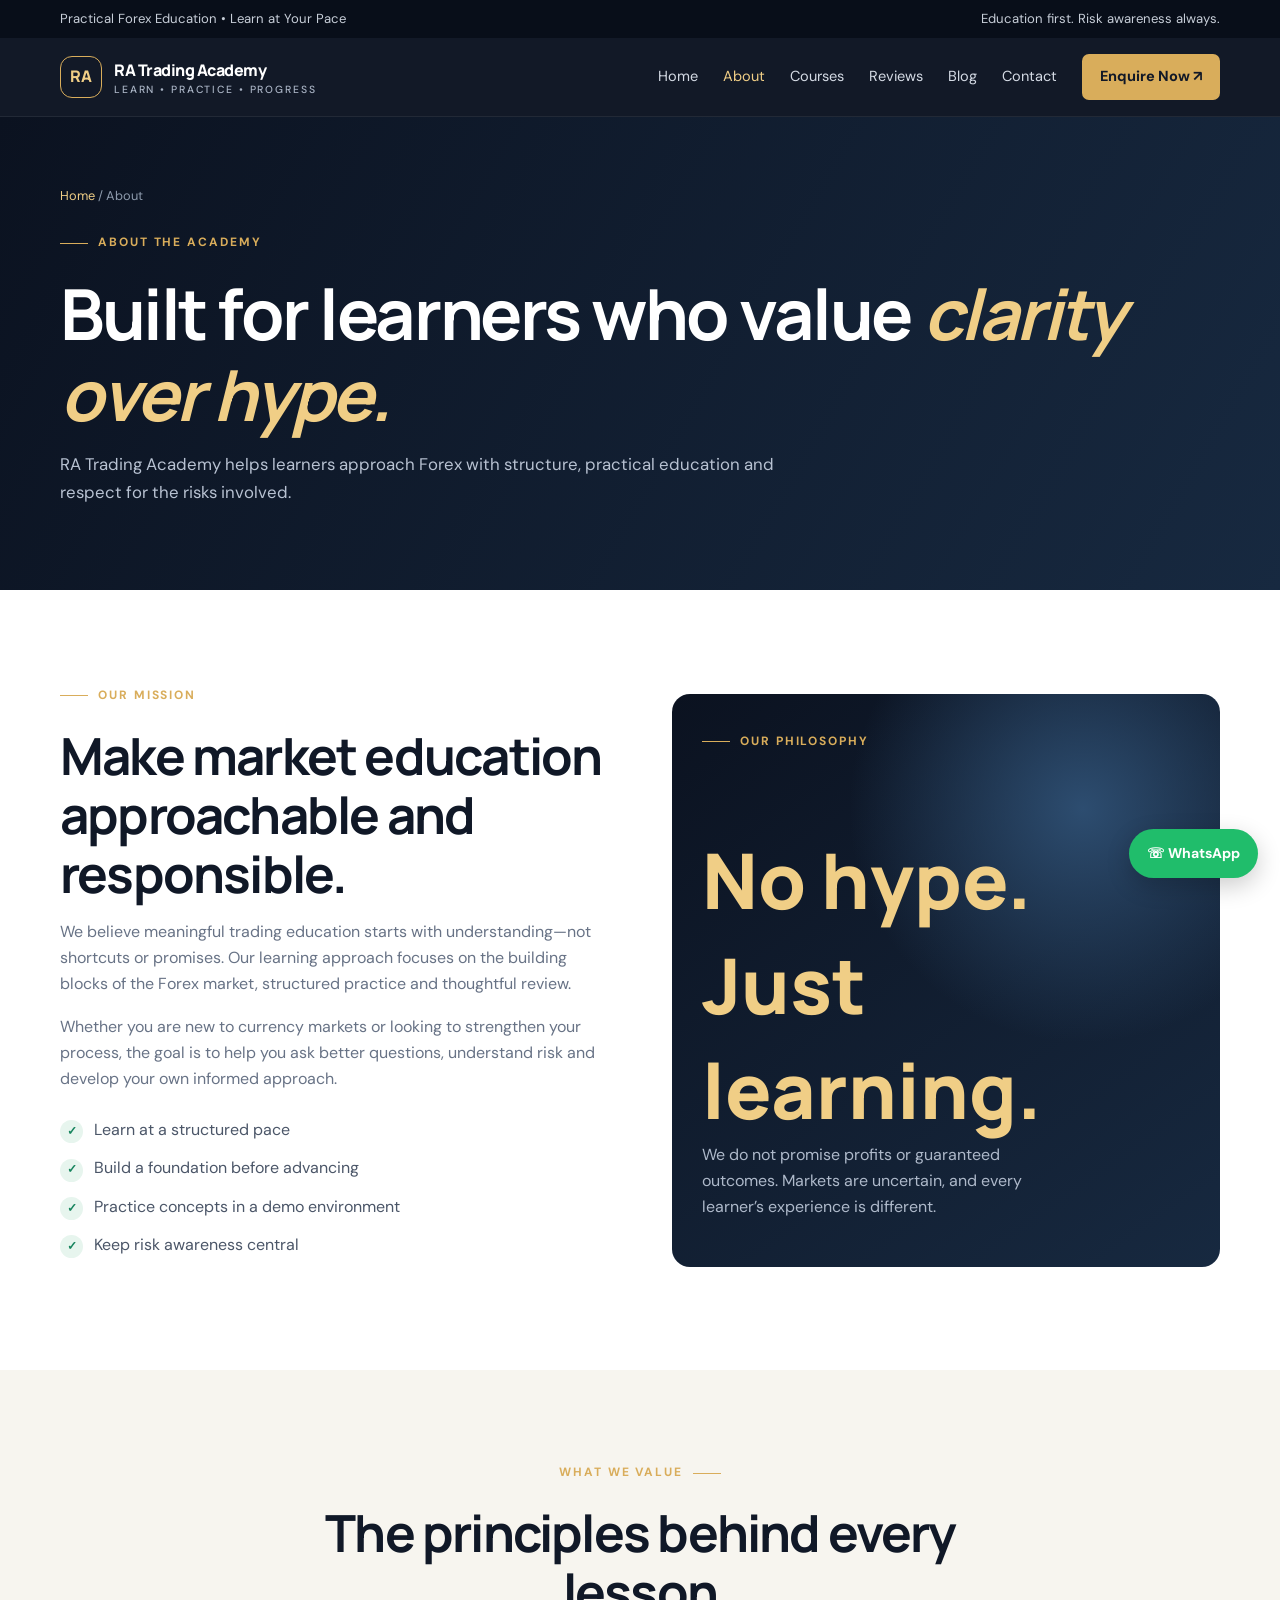
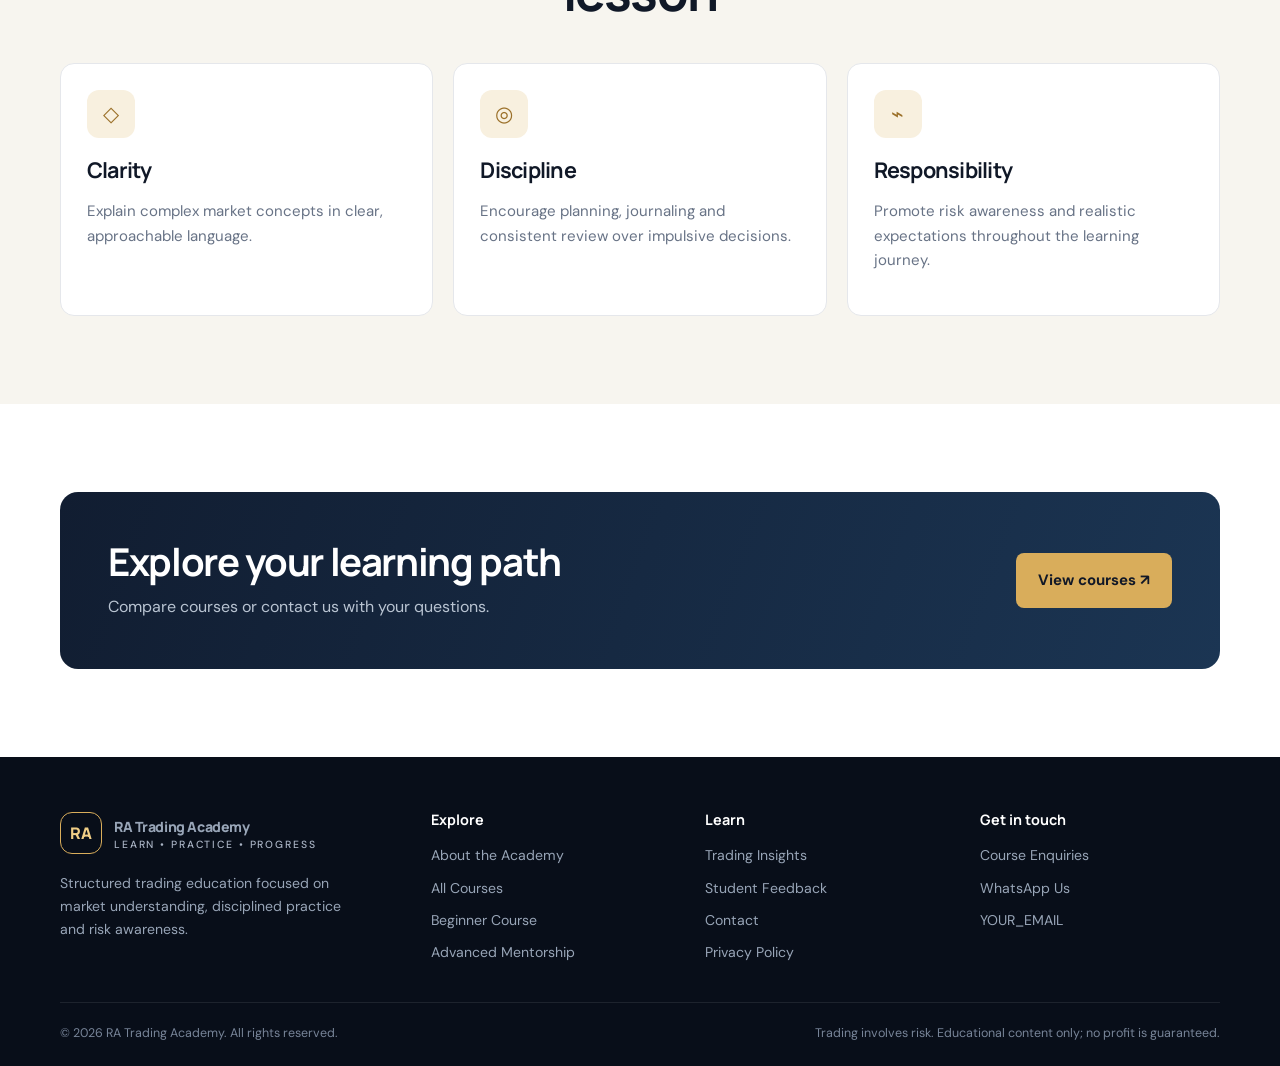
==== about.html @ dd83d4bb "Add files via upload" ====
<!DOCTYPE html><html lang="en"><head><meta charset="UTF-8"><meta name="viewport" content="width=device-width, initial-scale=1.0"><title>About RA Trading Academy | Our Learning Approach</title><meta name="description" content="Learn about RA Trading Academy's practical, structured and risk-aware approach to Forex education."><meta name="robots" content="index,follow"><meta name="theme-color" content="#0b1220"><meta property="og:type" content="website"><meta property="og:title" content="About RA Trading Academy | Our Learning Approach"><meta property="og:description" content="Learn about RA Trading Academy's practical, structured and risk-aware approach to Forex education."><link rel="stylesheet" href="styles.css"><script type="application/ld+json">{"@context":"https://schema.org","@type":"EducationalOrganization","name":"RA Trading Academy","description":"Forex trading education and mentorship","url":"https://YOUR-GITHUB-USERNAME.github.io/YOUR-REPO/"}</script></head><body><div class="topbar"><div class="container"><span>Practical Forex Education • Learn at Your Pace</span><span class="top-extra">Education first. Risk awareness always.</span></div></div>
<header class="site-header"><div class="container nav"><a class="brand" href="index.html"><span class="brand-mark">RA</span><span>RA Trading Academy<small>Learn • Practice • Progress</small></span></a><button class="menu-toggle" aria-label="Toggle navigation" aria-expanded="false">☰</button><nav class="nav-links"><a class="" href="index.html">Home</a><a class="active" href="about.html">About</a><a class="" href="courses.html">Courses</a><a class="" href="reviews.html">Reviews</a><a class="" href="blog.html">Blog</a><a class="" href="contact.html">Contact</a><a class="nav-cta" href="contact.html">Enquire Now ↗</a></nav></div></header><main><section class="page-hero"><div class="container"><div class="breadcrumb"><a href="index.html">Home</a> / About</div><span class="eyebrow">About the academy</span><h1>Built for learners who value <em style="color:var(--gold2)">clarity over hype.</em></h1><p>RA Trading Academy helps learners approach Forex with structure, practical education and respect for the risks involved.</p></div></section><section class="section"><div class="container split"><div><span class="eyebrow">Our mission</span><h2>Make market education approachable and responsible.</h2><p>We believe meaningful trading education starts with understanding—not shortcuts or promises. Our learning approach focuses on the building blocks of the Forex market, structured practice and thoughtful review.</p><p>Whether you are new to currency markets or looking to strengthen your process, the goal is to help you ask better questions, understand risk and develop your own informed approach.</p><ul class="check-list"><li>Learn at a structured pace</li><li>Build a foundation before advancing</li><li>Practice concepts in a demo environment</li><li>Keep risk awareness central</li></ul></div><div class="visual-panel"><span class="eyebrow">Our philosophy</span><div class="big-number">No hype.<br>Just learning.</div><p>We do not promise profits or guaranteed outcomes. Markets are uncertain, and every learner’s experience is different.</p></div></div></section><section class="section section-soft"><div class="container"><div class="section-head center"><span class="eyebrow">What we value</span><h2>The principles behind every lesson</h2></div><div class="feature-grid"><div class="feature"><div class="icon-box">◇</div><h3>Clarity</h3><p>Explain complex market concepts in clear, approachable language.</p></div><div class="feature"><div class="icon-box">◎</div><h3>Discipline</h3><p>Encourage planning, journaling and consistent review over impulsive decisions.</p></div><div class="feature"><div class="icon-box">⌁</div><h3>Responsibility</h3><p>Promote risk awareness and realistic expectations throughout the learning journey.</p></div></div></div></section><section class="section"><div class="container"><div class="cta-band"><div><h2>Explore your learning path</h2><p>Compare courses or contact us with your questions.</p></div><a class="btn btn-gold" href="courses.html">View courses ↗</a></div></div></section></main><footer class="footer"><div class="container"><div class="footer-grid">
<div><a class="brand" href="index.html"><span class="brand-mark">RA</span><span>RA Trading Academy<small>Learn • Practice • Progress</small></span></a><p style="margin-top:18px;max-width:290px">Structured trading education focused on market understanding, disciplined practice and risk awareness.</p></div>
<div><h4>Explore</h4><div class="footer-links"><a href="about.html">About the Academy</a><a href="courses.html">All Courses</a><a href="beginner-course.html">Beginner Course</a><a href="advanced-mentorship.html">Advanced Mentorship</a></div></div>
<div><h4>Learn</h4><div class="footer-links"><a href="blog.html">Trading Insights</a><a href="reviews.html">Student Feedback</a><a href="contact.html">Contact</a><a href="privacy.html">Privacy Policy</a></div></div>
<div><h4>Get in touch</h4><div class="footer-links"><a href="contact.html">Course Enquiries</a><a href="https://wa.me/91YOURNUMBER" target="_blank" rel="noopener">WhatsApp Us</a><a href="mailto:YOUR_EMAIL">YOUR_EMAIL</a></div></div>
</div><div class="footer-bottom"><span>© 2026 RA Trading Academy. All rights reserved.</span><span>Trading involves risk. Educational content only; no profit is guaranteed.</span></div></div></footer><a class="whatsapp" href="https://wa.me/91YOURNUMBER?text=Hello%20RA%20Trading%20Academy%2C%20I%27d%20like%20to%20know%20more." target="_blank" rel="noopener" aria-label="Chat with RA Trading Academy on WhatsApp">☏ WhatsApp</a><script src="script.js"></script></body></html>
---- styles.css ----
@import url('https://fonts.googleapis.com/css2?family=DM+Sans:wght@400;500;600;700&family=Manrope:wght@400;500;600;700;800&display=swap');
:root{--ink:#101827;--navy:#0b1220;--navy2:#111d31;--gold:#d9ad5b;--gold2:#f0ce86;--cream:#f7f5ef;--muted:#687386;--line:#e5e7eb;--white:#fff;--green:#1f9d70}
*{box-sizing:border-box}html{scroll-behavior:smooth}body{margin:0;font-family:'DM Sans',sans-serif;color:var(--ink);background:#fff;line-height:1.65}h1,h2,h3,h4{font-family:Manrope,sans-serif;line-height:1.15;letter-spacing:-.035em;margin:0 0 16px}h1{font-size:clamp(2.5rem,5.5vw,4.8rem)}h2{font-size:clamp(2rem,4vw,3.2rem)}h3{font-size:1.35rem}p{margin:0 0 16px;color:var(--muted)}a{color:inherit;text-decoration:none}.container{width:min(1160px,calc(100% - 40px));margin:auto}.topbar{background:#080e19;color:#c7ced8;font-size:.82rem;padding:8px 0}.topbar .container{display:flex;justify-content:space-between;gap:16px}.site-header{position:sticky;top:0;z-index:20;background:rgba(11,18,32,.97);backdrop-filter:blur(12px);color:#fff;border-bottom:1px solid #ffffff12}.nav{display:flex;align-items:center;justify-content:space-between;min-height:78px;gap:24px}.brand{display:flex;align-items:center;gap:12px;font-family:Manrope,sans-serif;font-weight:800;letter-spacing:-.03em}.brand-mark{height:42px;width:42px;border:1px solid var(--gold);border-radius:12px;display:grid;place-items:center;color:var(--gold2);font-size:1rem}.brand small{display:block;font:500 .65rem 'DM Sans';letter-spacing:.18em;color:#aab4c5;text-transform:uppercase}.nav-links{display:flex;align-items:center;gap:25px;font-size:.91rem;color:#d5dbe5}.nav-links a:hover,.nav-links a.active{color:var(--gold2)}.nav-cta{background:var(--gold);color:#111827!important;padding:11px 18px;border-radius:7px;font-weight:700}.menu-toggle{display:none;background:none;border:1px solid #ffffff33;color:white;border-radius:8px;padding:8px 12px;font-size:1.2rem}.eyebrow{display:inline-flex;align-items:center;gap:10px;text-transform:uppercase;letter-spacing:.16em;font-size:.75rem;font-weight:700;color:var(--gold);margin-bottom:20px}.eyebrow:before{content:"";height:1px;width:28px;background:var(--gold)}.hero{background:radial-gradient(ellipse at 78% 28%,#1e3657 0%,transparent 40%),linear-gradient(120deg,#0b1220,#101c30 65%,#0b1220);color:#fff;overflow:hidden;position:relative}.hero-grid{display:grid;grid-template-columns:1.05fr .95fr;gap:56px;align-items:center;padding:92px 0 100px}.hero p{color:#b8c2d2;font-size:1.1rem;max-width:600px}.hero h1 em{font-style:normal;color:var(--gold2)}.hero-actions{display:flex;gap:14px;flex-wrap:wrap;margin:28px 0 24px}.btn{display:inline-flex;align-items:center;justify-content:center;gap:9px;padding:14px 21px;border-radius:8px;font-weight:700;font-size:.94rem;border:1px solid transparent;transition:.2s;cursor:pointer}.btn-gold{background:var(--gold);color:#111827}.btn-gold:hover{background:var(--gold2);transform:translateY(-2px)}.btn-outline{border-color:#ffffff3d;color:white}.btn-outline:hover{border-color:var(--gold);color:var(--gold2)}.btn-dark{background:var(--navy);color:#fff}.btn-light{background:#fff;border-color:var(--line);color:var(--ink)}.trust-row{display:flex;gap:20px;flex-wrap:wrap;color:#aab4c5;font-size:.82rem}.trust-row span:before{content:"✓";color:var(--gold);font-weight:800;margin-right:8px}.market-card{border:1px solid #ffffff22;background:linear-gradient(145deg,#17263cdd,#0b1322ee);padding:24px;border-radius:18px;box-shadow:0 30px 80px #0005;position:relative}.market-top{display:flex;justify-content:space-between;align-items:center;color:#dce3ed;font-size:.82rem}.live-dot{display:inline-block;width:7px;height:7px;background:#53d6a5;border-radius:50%;margin-right:7px;box-shadow:0 0 0 5px #53d6a51b}.chart{height:230px;position:relative;margin:18px 0 12px;border-bottom:1px solid #ffffff15;background:repeating-linear-gradient(to bottom,transparent 0 44px,#ffffff0b 45px 46px)}.chart svg{width:100%;height:100%;overflow:visible}.market-stats{display:grid;grid-template-columns:repeat(3,1fr);gap:10px}.market-stats div{background:#ffffff09;border:1px solid #ffffff0e;padding:12px;border-radius:8px}.market-stats small{display:block;color:#8e9bad;font-size:.72rem}.market-stats strong{color:#f5f7fa;font-size:.95rem}.floating-note{position:absolute;bottom:-22px;left:-28px;background:#fff;color:var(--ink);padding:14px 18px;border-radius:10px;box-shadow:0 12px 35px #0003;font-size:.82rem}.floating-note strong{display:block;font-size:1.05rem}.section{padding:88px 0}.section-soft{background:var(--cream)}.section-dark{background:var(--navy);color:#fff}.section-dark p{color:#aeb8c8}.section-head{max-width:700px;margin-bottom:42px}.section-head.center{text-align:center;margin-left:auto;margin-right:auto}.section-head.center .eyebrow:before{display:none}.section-head.center .eyebrow:after{content:"";height:1px;width:28px;background:var(--gold)}.section-head p{font-size:1.05rem}.feature-grid{display:grid;grid-template-columns:repeat(3,1fr);gap:20px}.feature,.course-card,.quote-card,.blog-card{background:#fff;border:1px solid var(--line);border-radius:14px;padding:26px;transition:.2s}.feature:hover,.course-card:hover,.blog-card:hover{transform:translateY(-4px);box-shadow:0 18px 35px #1720330c}.icon-box{width:48px;height:48px;display:grid;place-items:center;border-radius:12px;background:#f8f0df;color:#9b7029;font-size:1.3rem;margin-bottom:20px}.feature p,.course-card p{font-size:.94rem}.course-grid{display:grid;grid-template-columns:repeat(3,1fr);gap:20px}.course-card{padding:0;overflow:hidden}.course-art{height:155px;background:linear-gradient(135deg,#111e32,#263f60);padding:22px;display:flex;align-items:flex-end;color:var(--gold2);font:800 1.3rem Manrope;position:relative;overflow:hidden}.course-art:after{content:"";position:absolute;width:180px;height:180px;border:1px solid #d9ad5b44;border-radius:50%;right:-35px;top:-65px;box-shadow:0 0 0 20px #d9ad5b0a,0 0 0 42px #d9ad5b08}.course-body{padding:24px}.tag{display:inline-block;font-size:.72rem;font-weight:700;text-transform:uppercase;letter-spacing:.08em;color:#8b6728;background:#f8f0df;border-radius:4px;padding:5px 8px;margin-bottom:12px}.course-meta{display:flex;gap:14px;flex-wrap:wrap;color:#798394;font-size:.8rem;margin:18px 0}.text-link{font-weight:700;color:#9a702a}.text-link span{margin-left:5px}.split{display:grid;grid-template-columns:1fr 1fr;gap:64px;align-items:center}.check-list{list-style:none;padding:0;margin:24px 0}.check-list li{margin:12px 0;color:#4b5668}.check-list li:before{content:"✓";display:inline-grid;place-items:center;width:23px;height:23px;background:#e7f5ee;color:#16845d;border-radius:50%;font-size:.75rem;font-weight:800;margin-right:11px}.visual-panel{min-height:390px;border-radius:18px;background:radial-gradient(circle at 75% 20%,#2d4d70,transparent 38%),linear-gradient(145deg,#0b1220,#172940);padding:30px;color:white;position:relative;overflow:hidden}.visual-panel .big-number{font:800 clamp(3rem,6vw,5rem) Manrope;color:var(--gold2);margin-top:55px}.visual-panel p{color:#aeb9ca;max-width:330px}.visual-line{height:95px;margin-top:24px;border-bottom:1px solid #ffffff22;background:repeating-linear-gradient(to bottom,transparent 0 30px,#ffffff0b 31px 32px)}.visual-line svg{width:100%;height:100%}.testimonial-grid{display:grid;grid-template-columns:repeat(3,1fr);gap:20px}.quote-card{background:#ffffff08;border-color:#ffffff16;color:#fff}.stars{color:var(--gold2);letter-spacing:.12em;margin-bottom:15px}.quote-card p{color:#c3ccda;font-size:.94rem}.quote-card strong{display:block;margin-top:20px}.quote-card small{color:#8996a9}.disclaimer{font-size:.78rem;color:#8995a7!important;margin-top:20px}.blog-grid{display:grid;grid-template-columns:repeat(3,1fr);gap:20px}.blog-card{padding:0;overflow:hidden}.blog-art{height:135px;background:linear-gradient(135deg,#14233a,#385473);display:grid;place-items:center;color:var(--gold2);font-size:2rem}.blog-content{padding:22px}.blog-content small{color:#9a702a;font-weight:700}.blog-content h3{margin-top:10px}.cta-band{background:linear-gradient(110deg,#111d31,#1b3553);color:white;padding:48px;border-radius:18px;display:flex;justify-content:space-between;align-items:center;gap:28px}.cta-band p{color:#b9c4d2;margin:0}.cta-band h2{font-size:clamp(1.7rem,3vw,2.5rem);margin-bottom:10px}.page-hero{background:linear-gradient(120deg,#0b1220,#172940);color:white;padding:68px 0}.page-hero p{color:#b8c2d2;max-width:720px;font-size:1.05rem}.breadcrumb{color:#8e9bad;font-size:.8rem;margin-bottom:20px}.breadcrumb a{color:var(--gold2)}.content-narrow{max-width:850px}.content-narrow h2{margin-top:34px;font-size:1.8rem}.content-narrow h3{margin-top:25px}.content-narrow li{color:#596579;margin:8px 0}.price-note{font-size:.8rem;color:#8a94a3}.contact-grid{display:grid;grid-template-columns:.8fr 1.2fr;gap:28px}.contact-panel{background:var(--navy);color:white;padding:30px;border-radius:14px}.contact-panel p{color:#b9c4d2}.contact-form{border:1px solid var(--line);border-radius:14px;padding:30px}.form-row{display:grid;grid-template-columns:1fr 1fr;gap:14px}.field{margin-bottom:16px}.field label{display:block;font-size:.83rem;font-weight:700;margin-bottom:7px}.field input,.field textarea,.field select{width:100%;padding:13px 14px;border:1px solid #d9dee7;border-radius:7px;font:inherit;background:#fff}.field textarea{min-height:120px;resize:vertical}.footer{background:#080e19;color:#fff;padding:55px 0 22px}.footer-grid{display:grid;grid-template-columns:1.4fr 1fr 1fr 1fr;gap:35px}.footer p,.footer a{color:#98a5b7;font-size:.88rem}.footer h4{font-size:.9rem;letter-spacing:0;color:#fff;margin-bottom:16px}.footer-links{display:grid;gap:9px}.footer-bottom{border-top:1px solid #ffffff16;margin-top:38px;padding-top:20px;display:flex;justify-content:space-between;gap:15px;color:#778498;font-size:.78rem}.whatsapp{position:fixed;right:22px;bottom:22px;z-index:30;background:#20bd6b;color:#fff;border-radius:50px;padding:13px 18px;box-shadow:0 8px 24px #0003;font-weight:700;font-size:.88rem}.whatsapp:hover{background:#159957}.notice{padding:14px 18px;background:#fff8e8;border-left:3px solid var(--gold);color:#765b2c;border-radius:4px;font-size:.85rem;margin:20px 0}.faq-item{border-bottom:1px solid var(--line);padding:18px 0}.faq-item summary{font-weight:700;cursor:pointer}.faq-item p{margin:12px 0 0}.pill-row{display:flex;gap:10px;flex-wrap:wrap;margin:20px 0}.pill{border:1px solid #dce1e8;border-radius:50px;padding:7px 12px;color:#687386;font-size:.8rem}
@media(max-width:900px){.hero-grid,.split{grid-template-columns:1fr;gap:35px}.hero-grid{padding:65px 0}.feature-grid,.course-grid,.testimonial-grid,.blog-grid{grid-template-columns:repeat(2,1fr)}.footer-grid{grid-template-columns:repeat(2,1fr)}.nav-links{display:none;position:absolute;top:78px;left:0;right:0;background:#0b1220;padding:22px 25px;flex-direction:column;align-items:flex-start;border-bottom:1px solid #ffffff22}.nav-links.open{display:flex}.menu-toggle{display:block}.cta-band{align-items:flex-start;flex-direction:column}.contact-grid{grid-template-columns:1fr}}
@media(max-width:600px){.container{width:min(100% - 30px,1160px)}.topbar .container{justify-content:center}.topbar .top-extra{display:none}.feature-grid,.course-grid,.testimonial-grid,.blog-grid,.footer-grid{grid-template-columns:1fr}.section{padding:62px 0}.hero-grid{padding:52px 0 70px}.hero h1{font-size:2.65rem}.market-card{padding:16px}.floating-note{left:8px;bottom:-28px}.form-row{grid-template-columns:1fr}.cta-band{padding:30px 24px}.footer-bottom{flex-direction:column}.nav{min-height:70px}.nav-links{top:70px}}
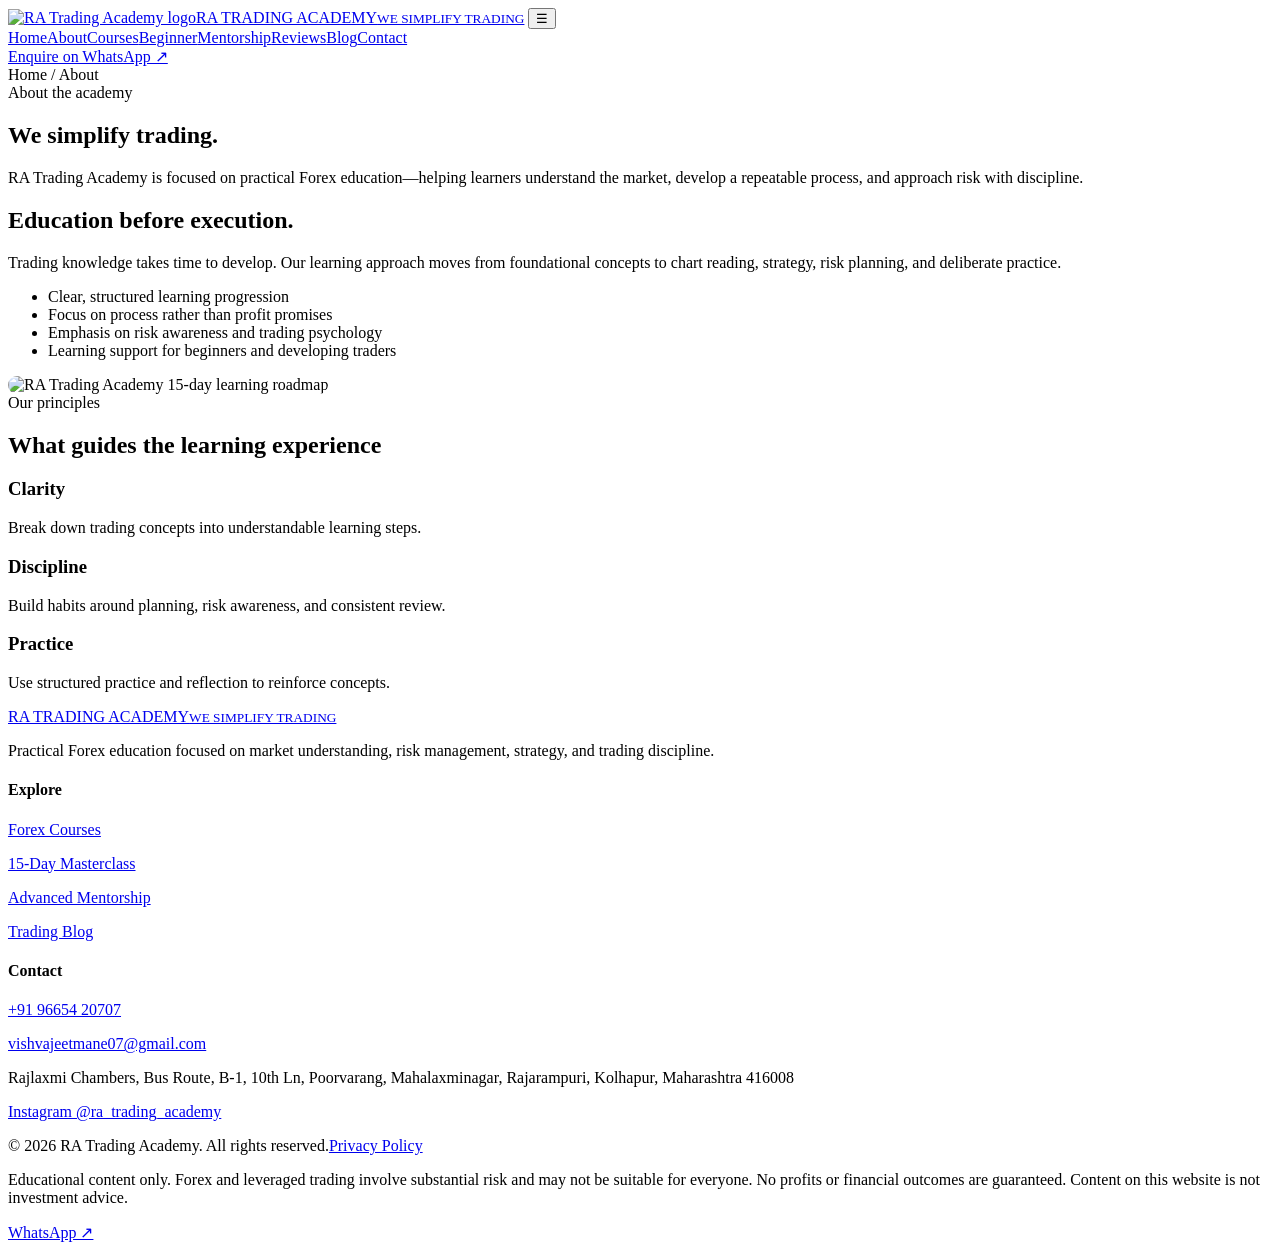
==== commit fe16de17: "Add files via upload" ====
--- a/about.html
+++ b/about.html
@@ -1,7 +1,27 @@
-<!DOCTYPE html><html lang="en"><head><meta charset="UTF-8"><meta name="viewport" content="width=device-width, initial-scale=1.0"><title>About RA Trading Academy | Our Learning Approach</title><meta name="description" content="Learn about RA Trading Academy's practical, structured and risk-aware approach to Forex education."><meta name="robots" content="index,follow"><meta name="theme-color" content="#0b1220"><meta property="og:type" content="website"><meta property="og:title" content="About RA Trading Academy | Our Learning Approach"><meta property="og:description" content="Learn about RA Trading Academy's practical, structured and risk-aware approach to Forex education."><link rel="stylesheet" href="styles.css"><script type="application/ld+json">{"@context":"https://schema.org","@type":"EducationalOrganization","name":"RA Trading Academy","description":"Forex trading education and mentorship","url":"https://YOUR-GITHUB-USERNAME.github.io/YOUR-REPO/"}</script></head><body><div class="topbar"><div class="container"><span>Practical Forex Education • Learn at Your Pace</span><span class="top-extra">Education first. Risk awareness always.</span></div></div>
-<header class="site-header"><div class="container nav"><a class="brand" href="index.html"><span class="brand-mark">RA</span><span>RA Trading Academy<small>Learn • Practice • Progress</small></span></a><button class="menu-toggle" aria-label="Toggle navigation" aria-expanded="false">☰</button><nav class="nav-links"><a class="" href="index.html">Home</a><a class="active" href="about.html">About</a><a class="" href="courses.html">Courses</a><a class="" href="reviews.html">Reviews</a><a class="" href="blog.html">Blog</a><a class="" href="contact.html">Contact</a><a class="nav-cta" href="contact.html">Enquire Now ↗</a></nav></div></header><main><section class="page-hero"><div class="container"><div class="breadcrumb"><a href="index.html">Home</a> / About</div><span class="eyebrow">About the academy</span><h1>Built for learners who value <em style="color:var(--gold2)">clarity over hype.</em></h1><p>RA Trading Academy helps learners approach Forex with structure, practical education and respect for the risks involved.</p></div></section><section class="section"><div class="container split"><div><span class="eyebrow">Our mission</span><h2>Make market education approachable and responsible.</h2><p>We believe meaningful trading education starts with understanding—not shortcuts or promises. Our learning approach focuses on the building blocks of the Forex market, structured practice and thoughtful review.</p><p>Whether you are new to currency markets or looking to strengthen your process, the goal is to help you ask better questions, understand risk and develop your own informed approach.</p><ul class="check-list"><li>Learn at a structured pace</li><li>Build a foundation before advancing</li><li>Practice concepts in a demo environment</li><li>Keep risk awareness central</li></ul></div><div class="visual-panel"><span class="eyebrow">Our philosophy</span><div class="big-number">No hype.<br>Just learning.</div><p>We do not promise profits or guaranteed outcomes. Markets are uncertain, and every learner’s experience is different.</p></div></div></section><section class="section section-soft"><div class="container"><div class="section-head center"><span class="eyebrow">What we value</span><h2>The principles behind every lesson</h2></div><div class="feature-grid"><div class="feature"><div class="icon-box">◇</div><h3>Clarity</h3><p>Explain complex market concepts in clear, approachable language.</p></div><div class="feature"><div class="icon-box">◎</div><h3>Discipline</h3><p>Encourage planning, journaling and consistent review over impulsive decisions.</p></div><div class="feature"><div class="icon-box">⌁</div><h3>Responsibility</h3><p>Promote risk awareness and realistic expectations throughout the learning journey.</p></div></div></div></section><section class="section"><div class="container"><div class="cta-band"><div><h2>Explore your learning path</h2><p>Compare courses or contact us with your questions.</p></div><a class="btn btn-gold" href="courses.html">View courses ↗</a></div></div></section></main><footer class="footer"><div class="container"><div class="footer-grid">
-<div><a class="brand" href="index.html"><span class="brand-mark">RA</span><span>RA Trading Academy<small>Learn • Practice • Progress</small></span></a><p style="margin-top:18px;max-width:290px">Structured trading education focused on market understanding, disciplined practice and risk awareness.</p></div>
-<div><h4>Explore</h4><div class="footer-links"><a href="about.html">About the Academy</a><a href="courses.html">All Courses</a><a href="beginner-course.html">Beginner Course</a><a href="advanced-mentorship.html">Advanced Mentorship</a></div></div>
-<div><h4>Learn</h4><div class="footer-links"><a href="blog.html">Trading Insights</a><a href="reviews.html">Student Feedback</a><a href="contact.html">Contact</a><a href="privacy.html">Privacy Policy</a></div></div>
-<div><h4>Get in touch</h4><div class="footer-links"><a href="contact.html">Course Enquiries</a><a href="https://wa.me/91YOURNUMBER" target="_blank" rel="noopener">WhatsApp Us</a><a href="mailto:YOUR_EMAIL">YOUR_EMAIL</a></div></div>
-</div><div class="footer-bottom"><span>© 2026 RA Trading Academy. All rights reserved.</span><span>Trading involves risk. Educational content only; no profit is guaranteed.</span></div></div></footer><a class="whatsapp" href="https://wa.me/91YOURNUMBER?text=Hello%20RA%20Trading%20Academy%2C%20I%27d%20like%20to%20know%20more." target="_blank" rel="noopener" aria-label="Chat with RA Trading Academy on WhatsApp">☏ WhatsApp</a><script src="script.js"></script></body></html>+<!doctype html>
+<html lang="en"><head><meta charset="utf-8"><meta name="viewport" content="width=device-width, initial-scale=1">
+<title>About RA Trading Academy | Our Approach</title><meta name="description" content="Learn about RA Trading Academy in Kolhapur and our practical, risk-aware approach to Forex trading education.">
+<meta name="robots" content="index,follow"><meta name="theme-color" content="#090d17">
+<meta property="og:type" content="website"><meta property="og:title" content="About RA Trading Academy | Our Approach"><meta property="og:description" content="Learn about RA Trading Academy in Kolhapur and our practical, risk-aware approach to Forex trading education.">
+<link rel="icon" href="assets/ra-logo.png"><link rel="stylesheet" href="assets/style.css">
+<script type="application/ld+json">{"@context":"https://schema.org","@type":"EducationalOrganization","name":"RA Trading Academy","email":"vishvajeetmane07@gmail.com","telephone":"+91 96654 20707","address":{"@type":"PostalAddress","streetAddress":"Rajlaxmi Chambers, B-1, 10th Ln, Poorvarang, Mahalaxminagar, Rajarampuri","addressLocality":"Kolhapur","addressRegion":"Maharashtra","postalCode":"416008","addressCountry":"IN"},"sameAs":["https://www.instagram.com/ra_trading_academy/"]}</script>
+</head><body>
+<header><div class="wrap nav">
+<a class="brand" href="index.html"><img src="assets/ra-logo.png" alt="RA Trading Academy logo"><span>RA TRADING ACADEMY<small>WE SIMPLIFY TRADING</small></span></a>
+<button class="menu-btn" aria-label="Open navigation" aria-expanded="false">☰</button>
+<nav>
+<a href="index.html">Home</a><a href="about.html">About</a><a href="courses.html">Courses</a><a href="beginner-course.html">Beginner</a><a href="advanced-mentorship.html">Mentorship</a><a href="reviews.html">Reviews</a><a href="blog.html">Blog</a><a href="contact.html">Contact</a>
+</nav><a class="nav-cta" href="https://wa.me/919665420707?text=Hi%20RA%20Trading%20Academy%2C%20I%27m%20interested%20in%20your%20courses." target="_blank" rel="noopener">Enquire on WhatsApp ↗</a>
+</div></header>
+<main><section class="page-hero"><div class="wrap"><div class="crumb">Home / About</div><div class="eyebrow">About the academy</div><h1>We simplify trading.</h1><p>RA Trading Academy is focused on practical Forex education—helping learners understand the market, develop a repeatable process, and approach risk with discipline.</p></div></section>
+<section><div class="wrap split"><div><h2>Education before execution.</h2><p class="muted">Trading knowledge takes time to develop. Our learning approach moves from foundational concepts to chart reading, strategy, risk planning, and deliberate practice.</p><ul class="checklist"><li>Clear, structured learning progression</li><li>Focus on process rather than profit promises</li><li>Emphasis on risk awareness and trading psychology</li><li>Learning support for beginners and developing traders</li></ul></div><img src="assets/15-day-masterclass.jpg" alt="RA Trading Academy 15-day learning roadmap" style="border-radius:12px;max-height:620px;object-fit:cover;object-position:top"></div></section>
+<section class="band"><div class="wrap"><div class="section-head"><div class="eyebrow">Our principles</div><h2>What guides the learning experience</h2></div><div class="cards"><div class="card"><h3>Clarity</h3><p>Break down trading concepts into understandable learning steps.</p></div><div class="card"><h3>Discipline</h3><p>Build habits around planning, risk awareness, and consistent review.</p></div><div class="card"><h3>Practice</h3><p>Use structured practice and reflection to reinforce concepts.</p></div></div></div></section></main>
+<footer><div class="wrap"><div class="footer-grid">
+<div><a class="brand" href="index.html"><img src="assets/ra-logo.png" alt=""><span>RA TRADING ACADEMY<small>WE SIMPLIFY TRADING</small></span></a><p>Practical Forex education focused on market understanding, risk management, strategy, and trading discipline.</p></div>
+<div><h4>Explore</h4><p><a href="courses.html">Forex Courses</a></p><p><a href="beginner-course.html">15-Day Masterclass</a></p><p><a href="advanced-mentorship.html">Advanced Mentorship</a></p><p><a href="blog.html">Trading Blog</a></p></div>
+<div><h4>Contact</h4><p><a href="tel:+919665420707">+91 96654 20707</a></p><p><a href="mailto:vishvajeetmane07@gmail.com">vishvajeetmane07@gmail.com</a></p><p>Rajlaxmi Chambers, Bus Route, B-1, 10th Ln, Poorvarang, Mahalaxminagar, Rajarampuri, Kolhapur, Maharashtra 416008</p><p><a href="https://www.instagram.com/ra_trading_academy/" target="_blank" rel="noopener">Instagram @ra_trading_academy</a></p></div>
+</div><div class="copyright"><span>© 2026 RA Trading Academy. All rights reserved.</span><a href="privacy.html">Privacy Policy</a></div>
+<p class="disclaimer">Educational content only. Forex and leveraged trading involve substantial risk and may not be suitable for everyone. No profits or financial outcomes are guaranteed. Content on this website is not investment advice.</p>
+</div></footer>
+<a class="wa-float" href="https://wa.me/919665420707?text=Hi%20RA%20Trading%20Academy%2C%20I%27d%20like%20to%20know%20more." target="_blank" rel="noopener" aria-label="Chat with RA Trading Academy on WhatsApp">WhatsApp ↗</a>
+<script src="assets/script.js"></script></body></html>
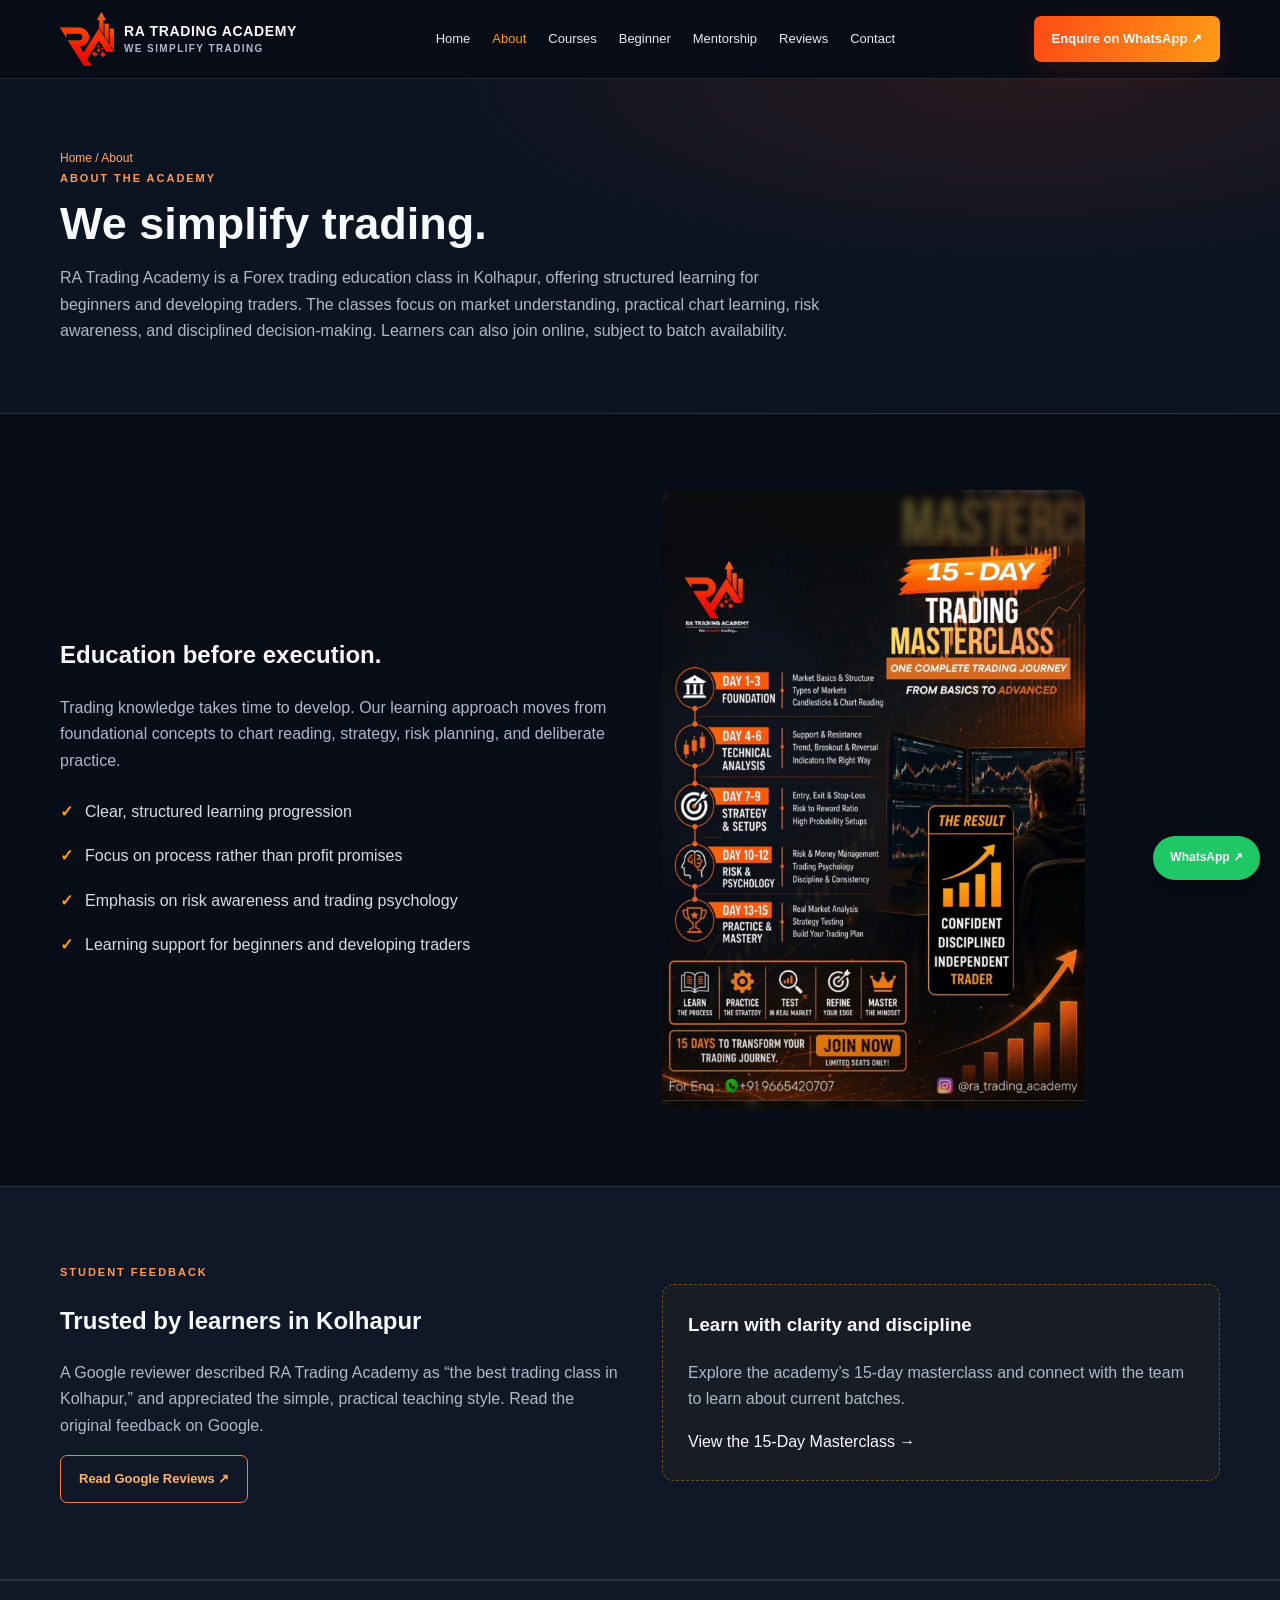
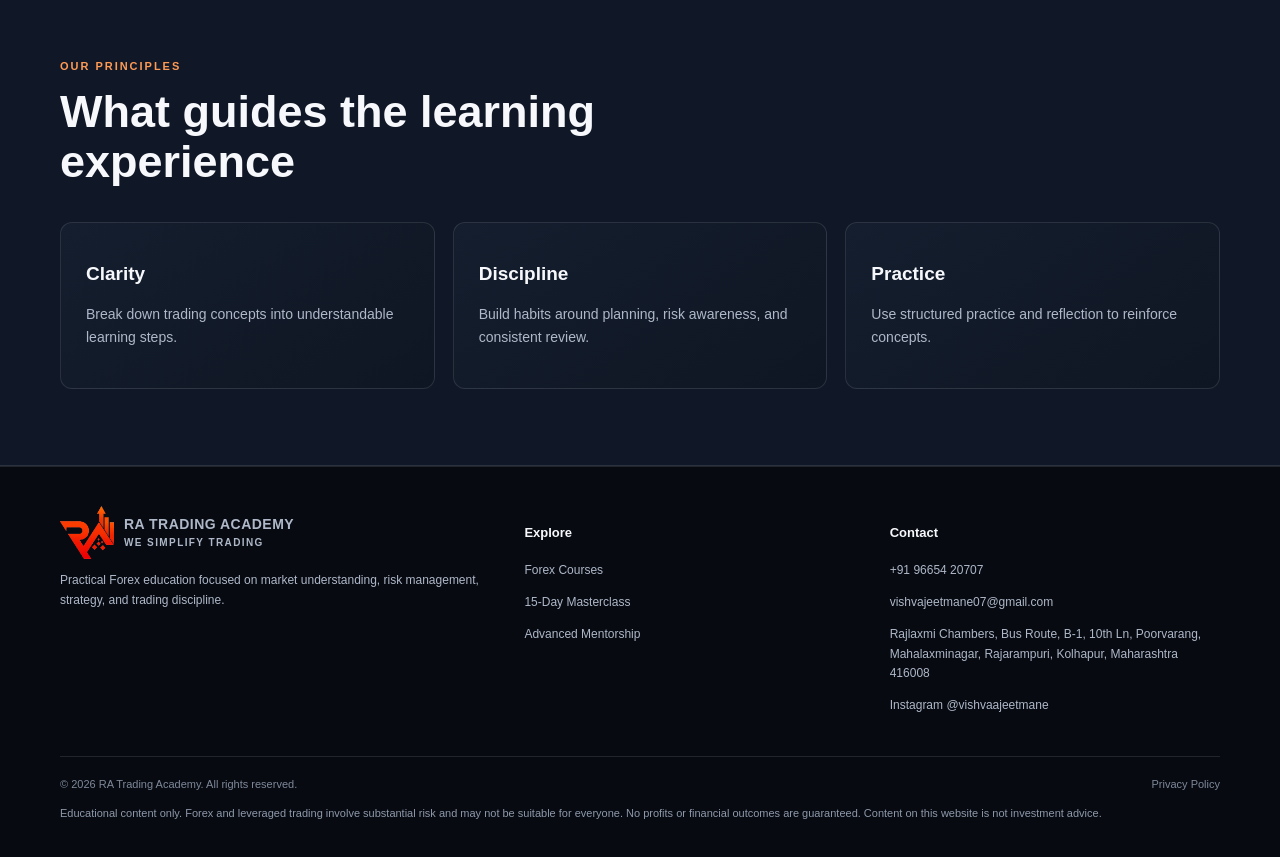
==== commit b551f59d: "Add files via upload" ====
--- a/about.html
+++ b/about.html
@@ -4,22 +4,23 @@
 <meta name="robots" content="index,follow"><meta name="theme-color" content="#090d17">
 <meta property="og:type" content="website"><meta property="og:title" content="About RA Trading Academy | Our Approach"><meta property="og:description" content="Learn about RA Trading Academy in Kolhapur and our practical, risk-aware approach to Forex trading education.">
 <link rel="icon" href="assets/ra-logo.png"><link rel="stylesheet" href="assets/style.css">
-<script type="application/ld+json">{"@context":"https://schema.org","@type":"EducationalOrganization","name":"RA Trading Academy","email":"vishvajeetmane07@gmail.com","telephone":"+91 96654 20707","address":{"@type":"PostalAddress","streetAddress":"Rajlaxmi Chambers, B-1, 10th Ln, Poorvarang, Mahalaxminagar, Rajarampuri","addressLocality":"Kolhapur","addressRegion":"Maharashtra","postalCode":"416008","addressCountry":"IN"},"sameAs":["https://www.instagram.com/ra_trading_academy/"]}</script>
+<script type="application/ld+json">{"@context":"https://schema.org","@type":"EducationalOrganization","name":"RA Trading Academy","email":"vishvajeetmane07@gmail.com","telephone":"+91 96654 20707","address":{"@type":"PostalAddress","streetAddress":"Rajlaxmi Chambers, B-1, 10th Ln, Poorvarang, Mahalaxminagar, Rajarampuri","addressLocality":"Kolhapur","addressRegion":"Maharashtra","postalCode":"416008","addressCountry":"IN"},"sameAs":["https://www.instagram.com/vishvaajeetmane/"]}</script>
 </head><body>
 <header><div class="wrap nav">
 <a class="brand" href="index.html"><img src="assets/ra-logo.png" alt="RA Trading Academy logo"><span>RA TRADING ACADEMY<small>WE SIMPLIFY TRADING</small></span></a>
 <button class="menu-btn" aria-label="Open navigation" aria-expanded="false">☰</button>
 <nav>
-<a href="index.html">Home</a><a href="about.html">About</a><a href="courses.html">Courses</a><a href="beginner-course.html">Beginner</a><a href="advanced-mentorship.html">Mentorship</a><a href="reviews.html">Reviews</a><a href="blog.html">Blog</a><a href="contact.html">Contact</a>
+<a href="index.html">Home</a><a href="about.html">About</a><a href="courses.html">Courses</a><a href="beginner-course.html">Beginner</a><a href="advanced-mentorship.html">Mentorship</a><a href="reviews.html">Reviews</a><a href="contact.html">Contact</a>
 </nav><a class="nav-cta" href="https://wa.me/919665420707?text=Hi%20RA%20Trading%20Academy%2C%20I%27m%20interested%20in%20your%20courses." target="_blank" rel="noopener">Enquire on WhatsApp ↗</a>
 </div></header>
-<main><section class="page-hero"><div class="wrap"><div class="crumb">Home / About</div><div class="eyebrow">About the academy</div><h1>We simplify trading.</h1><p>RA Trading Academy is focused on practical Forex education—helping learners understand the market, develop a repeatable process, and approach risk with discipline.</p></div></section>
+<main><section class="page-hero"><div class="wrap"><div class="crumb">Home / About</div><div class="eyebrow">About the academy</div><h1>We simplify trading.</h1><p>RA Trading Academy is a Forex trading education class in Kolhapur, offering structured learning for beginners and developing traders. The classes focus on market understanding, practical chart learning, risk awareness, and disciplined decision-making. Learners can also join online, subject to batch availability.</p></div></section>
 <section><div class="wrap split"><div><h2>Education before execution.</h2><p class="muted">Trading knowledge takes time to develop. Our learning approach moves from foundational concepts to chart reading, strategy, risk planning, and deliberate practice.</p><ul class="checklist"><li>Clear, structured learning progression</li><li>Focus on process rather than profit promises</li><li>Emphasis on risk awareness and trading psychology</li><li>Learning support for beginners and developing traders</li></ul></div><img src="assets/15-day-masterclass.jpg" alt="RA Trading Academy 15-day learning roadmap" style="border-radius:12px;max-height:620px;object-fit:cover;object-position:top"></div></section>
+<section class="band"><div class="wrap split"><div><div class="eyebrow">Student feedback</div><h2>Trusted by learners in Kolhapur</h2><p class="muted">A Google reviewer described RA Trading Academy as “the best trading class in Kolhapur,” and appreciated the simple, practical teaching style. Read the original feedback on Google.</p><a class="btn secondary" href="https://share.google/qx6wqi4s95EcHeoCE" target="_blank" rel="noopener">Read Google Reviews ↗</a></div><div class="review-note"><h3>Learn with clarity and discipline</h3><p class="muted">Explore the academy’s 15-day masterclass and connect with the team to learn about current batches.</p><a class="text-link" href="beginner-course.html">View the 15-Day Masterclass →</a></div></div></section>
 <section class="band"><div class="wrap"><div class="section-head"><div class="eyebrow">Our principles</div><h2>What guides the learning experience</h2></div><div class="cards"><div class="card"><h3>Clarity</h3><p>Break down trading concepts into understandable learning steps.</p></div><div class="card"><h3>Discipline</h3><p>Build habits around planning, risk awareness, and consistent review.</p></div><div class="card"><h3>Practice</h3><p>Use structured practice and reflection to reinforce concepts.</p></div></div></div></section></main>
 <footer><div class="wrap"><div class="footer-grid">
 <div><a class="brand" href="index.html"><img src="assets/ra-logo.png" alt=""><span>RA TRADING ACADEMY<small>WE SIMPLIFY TRADING</small></span></a><p>Practical Forex education focused on market understanding, risk management, strategy, and trading discipline.</p></div>
-<div><h4>Explore</h4><p><a href="courses.html">Forex Courses</a></p><p><a href="beginner-course.html">15-Day Masterclass</a></p><p><a href="advanced-mentorship.html">Advanced Mentorship</a></p><p><a href="blog.html">Trading Blog</a></p></div>
-<div><h4>Contact</h4><p><a href="tel:+919665420707">+91 96654 20707</a></p><p><a href="mailto:vishvajeetmane07@gmail.com">vishvajeetmane07@gmail.com</a></p><p>Rajlaxmi Chambers, Bus Route, B-1, 10th Ln, Poorvarang, Mahalaxminagar, Rajarampuri, Kolhapur, Maharashtra 416008</p><p><a href="https://www.instagram.com/ra_trading_academy/" target="_blank" rel="noopener">Instagram @ra_trading_academy</a></p></div>
+<div><h4>Explore</h4><p><a href="courses.html">Forex Courses</a></p><p><a href="beginner-course.html">15-Day Masterclass</a></p><p><a href="advanced-mentorship.html">Advanced Mentorship</a></p></div>
+<div><h4>Contact</h4><p><a href="tel:+919665420707">+91 96654 20707</a></p><p><a href="mailto:vishvajeetmane07@gmail.com">vishvajeetmane07@gmail.com</a></p><p>Rajlaxmi Chambers, Bus Route, B-1, 10th Ln, Poorvarang, Mahalaxminagar, Rajarampuri, Kolhapur, Maharashtra 416008</p><p><a href="https://www.instagram.com/vishvaajeetmane/" target="_blank" rel="noopener">Instagram @vishvaajeetmane</a></p></div>
 </div><div class="copyright"><span>© 2026 RA Trading Academy. All rights reserved.</span><a href="privacy.html">Privacy Policy</a></div>
 <p class="disclaimer">Educational content only. Forex and leveraged trading involve substantial risk and may not be suitable for everyone. No profits or financial outcomes are guaranteed. Content on this website is not investment advice.</p>
 </div></footer>
--- a/assets/style.css
+++ b/assets/style.css
@@ -0,0 +1,15 @@
+
+:root{--navy:#090d17;--navy2:#101827;--panel:#141d2d;--orange:#ff4a16;--gold:#ff9b16;--white:#f7f8fb;--muted:#aeb8c8;--line:rgba(255,255,255,.11);--max:1160px}
+*{box-sizing:border-box}html{scroll-behavior:smooth}body{margin:0;background:var(--navy);color:var(--white);font-family:Inter,Arial,sans-serif;line-height:1.65}a{color:inherit;text-decoration:none}img{max-width:100%;display:block}.wrap{width:min(var(--max),92%);margin:auto}
+header{position:sticky;top:0;z-index:20;background:rgba(9,13,23,.94);backdrop-filter:blur(14px);border-bottom:1px solid var(--line)}
+.nav{min-height:78px;display:flex;align-items:center;justify-content:space-between;gap:24px}.brand{display:flex;align-items:center;gap:10px;font-weight:900;letter-spacing:.04em}.brand img{width:54px;height:54px;object-fit:contain}.brand span{font-size:14px;line-height:1.2}.brand small{display:block;color:var(--muted);font-size:10px;letter-spacing:.14em;margin-top:4px}
+nav{display:flex;align-items:center;gap:22px;font-size:13px;color:#e5e9f1}nav a:hover,nav a.active{color:var(--gold)}.nav-cta,.btn{display:inline-flex;align-items:center;justify-content:center;gap:8px;padding:12px 18px;border-radius:7px;background:linear-gradient(105deg,var(--orange),var(--gold));color:#fff;font-weight:800;font-size:13px;border:0;cursor:pointer;box-shadow:0 8px 28px #ff4a1622}.btn.secondary{background:transparent;border:1px solid #ff7b38;color:#ffb16a;box-shadow:none}.menu-btn{display:none;background:none;color:white;border:1px solid var(--line);border-radius:6px;padding:9px 12px}
+.hero{position:relative;overflow:hidden;padding:90px 0 78px;background:radial-gradient(ellipse at 85% 20%,#6d260e44,transparent 36%),linear-gradient(135deg,#0a0f1b,#101725 60%,#170e0d)}.hero:after{content:"";position:absolute;inset:0;pointer-events:none;background:repeating-linear-gradient(135deg,transparent 0 54px,#ffffff05 55px 56px)}.hero-grid{display:grid;grid-template-columns:1.08fr .92fr;gap:56px;align-items:center;position:relative;z-index:1}.eyebrow{color:#ff9a55;text-transform:uppercase;letter-spacing:.18em;font-weight:800;font-size:11px}.hero h1{font-size:clamp(38px,5.3vw,66px);line-height:1.04;letter-spacing:-.04em;margin:18px 0}.hero h1 em{font-style:normal;color:var(--gold)}.hero p{color:#c3ccda;max-width:620px}.actions{display:flex;gap:12px;flex-wrap:wrap;margin-top:28px}.hero-card{border:1px solid #ff7b383d;border-radius:16px;background:#090d17c9;padding:14px;box-shadow:0 22px 80px #0008;transform:none}.hero-card img{border-radius:9px;width:100%;max-height:570px;object-fit:contain;object-position:center}.trust-row{display:flex;gap:24px;flex-wrap:wrap;margin-top:30px;color:#d4dae4;font-size:12px}.trust-row b{color:#fff}
+section{padding:76px 0}.section-head{max-width:700px;margin-bottom:34px}.section-head h2,.page-hero h1{font-size:clamp(30px,4vw,45px);line-height:1.12;margin:12px 0}.section-head p,.muted{color:var(--muted)}.cards{display:grid;grid-template-columns:repeat(3,1fr);gap:18px}.card{background:linear-gradient(145deg,#141e2e,#0f1623);border:1px solid var(--line);padding:25px;border-radius:12px}.card .icon{font-size:25px;color:var(--gold)}.card h3{margin:10px 0 7px;font-size:19px}.card p{color:var(--muted);font-size:14px}.card a.text-link{color:#ffac6d;font-weight:700;font-size:13px}.band{background:#101827;border-block:1px solid var(--line)}.split{display:grid;grid-template-columns:1fr 1fr;gap:44px;align-items:center}.checklist{padding:0;list-style:none}.checklist li{padding:9px 0;color:#d6dce6}.checklist li:before{content:"✓";color:var(--gold);font-weight:900;margin-right:12px}.stat-grid{display:grid;grid-template-columns:repeat(3,1fr);gap:12px;margin-top:22px}.stat{border:1px solid var(--line);border-radius:9px;padding:15px}.stat strong{display:block;font-size:24px;color:var(--gold)}.stat span{font-size:11px;color:var(--muted)}
+.page-hero{padding:70px 0 52px;background:radial-gradient(ellipse at 80% 0%,#8c2f1233,transparent 40%),#0d1421;border-bottom:1px solid var(--line)}.page-hero p{color:var(--muted);max-width:760px}.crumb{font-size:12px;color:#ffab70}.course-layout{display:grid;grid-template-columns:1fr 340px;gap:26px;align-items:start}.course-layout img{border-radius:12px;border:1px solid var(--line)}.side-box{background:var(--panel);border:1px solid var(--line);border-radius:12px;padding:24px;position:sticky;top:100px}.side-box h3{margin-top:0}.side-box .btn{width:100%;margin-top:10px}.syllabus{display:grid;gap:12px}.day{display:grid;grid-template-columns:100px 1fr;gap:15px;padding:17px;border:1px solid var(--line);border-radius:9px;background:#101827}.day strong{color:var(--gold);font-size:12px}.day h4{margin:0 0 4px}.day p{margin:0;color:var(--muted);font-size:13px}
+.review-note{padding:25px;border:1px dashed #ff9b1666;border-radius:12px;background:#ff9b1608}.review-note h3{margin-top:0}.blog-grid{display:grid;grid-template-columns:repeat(3,1fr);gap:18px}.blog-card{overflow:hidden;padding:0}.blog-card .blog-content{padding:22px}.tag{display:inline-block;font-size:10px;text-transform:uppercase;letter-spacing:.12em;color:#ffb16a}.blog-card h3{font-size:18px}.blog-card p{font-size:13px}
+.contact-grid{display:grid;grid-template-columns:.9fr 1.1fr;gap:24px}.contact-item{padding:15px 0;border-bottom:1px solid var(--line)}.contact-item strong{display:block;color:#ffb16a;font-size:11px;text-transform:uppercase;letter-spacing:.1em}.contact-item span,.contact-item a{font-size:14px;color:#e3e7ee;overflow-wrap:anywhere}
+footer{border-top:1px solid var(--line);padding:38px 0 24px;background:#070a11}.footer-grid{display:grid;grid-template-columns:1.3fr 1fr 1fr;gap:35px}.footer-grid p,.footer-grid a{font-size:12px;color:var(--muted)}.footer-grid h4{font-size:13px}.copyright{border-top:1px solid var(--line);margin-top:28px;padding-top:18px;color:#7f899a;font-size:11px;display:flex;justify-content:space-between;gap:14px;flex-wrap:wrap}.disclaimer{font-size:11px;color:#8e99aa}
+.wa-float{position:fixed;right:20px;bottom:20px;z-index:25;background:#20c766;color:#fff;border-radius:30px;padding:12px 17px;font-size:12px;font-weight:800;box-shadow:0 8px 30px #0008}
+@media(max-width:900px){nav{gap:12px;font-size:12px}.nav-cta{display:none}.hero-grid,.split,.course-layout,.contact-grid{grid-template-columns:1fr}.hero{padding:60px 0}.hero-card{max-width:550px}.cards,.blog-grid{grid-template-columns:repeat(2,1fr)}.side-box{position:static}.footer-grid{grid-template-columns:1fr 1fr}}
+@media(max-width:650px){.menu-btn{display:block}nav{display:none;position:absolute;left:0;right:0;top:78px;background:#0b101b;padding:18px 4%;border-bottom:1px solid var(--line);flex-direction:column;align-items:flex-start}nav.open{display:flex}.brand img{width:46px;height:46px}.hero-grid{gap:30px}.cards,.blog-grid,.footer-grid{grid-template-columns:1fr}.stat-grid{grid-template-columns:1fr 1fr}.day{grid-template-columns:1fr;gap:5px}section{padding:56px 0}.wa-float{right:12px;bottom:12px}}
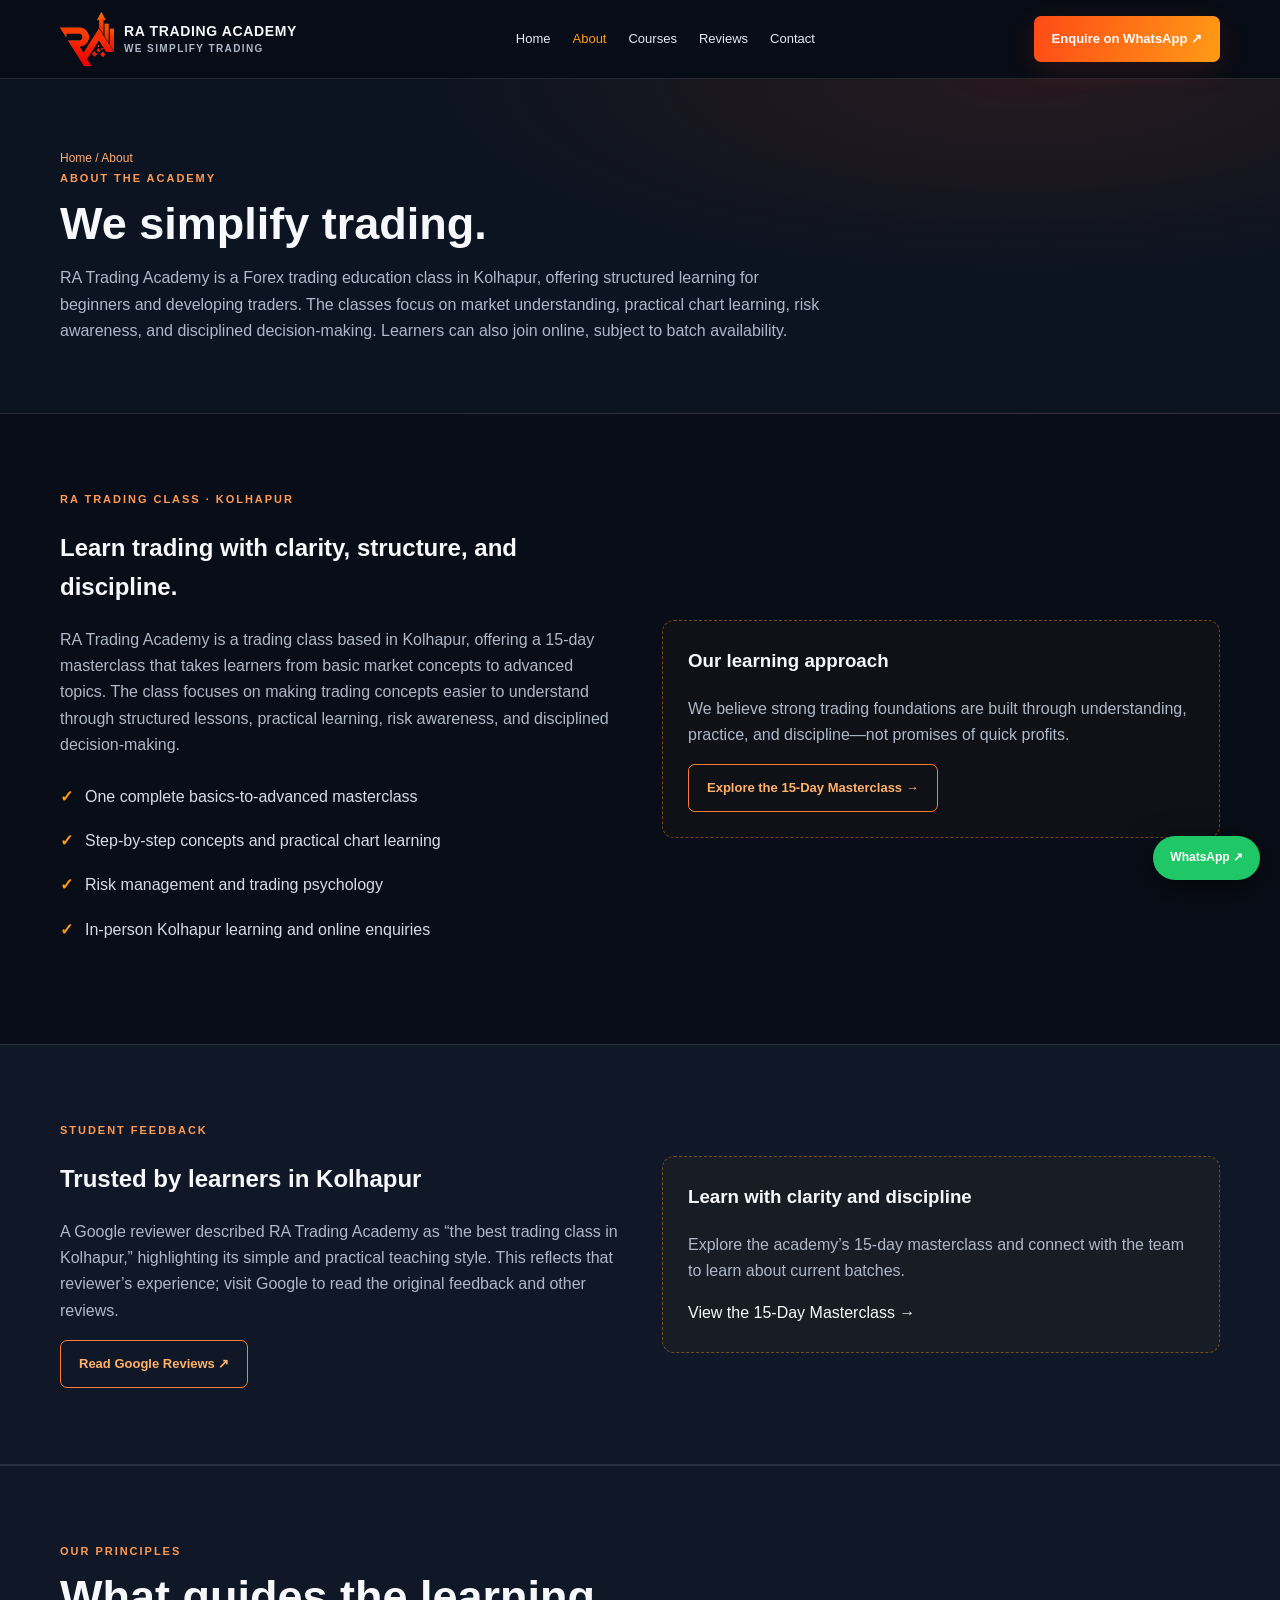
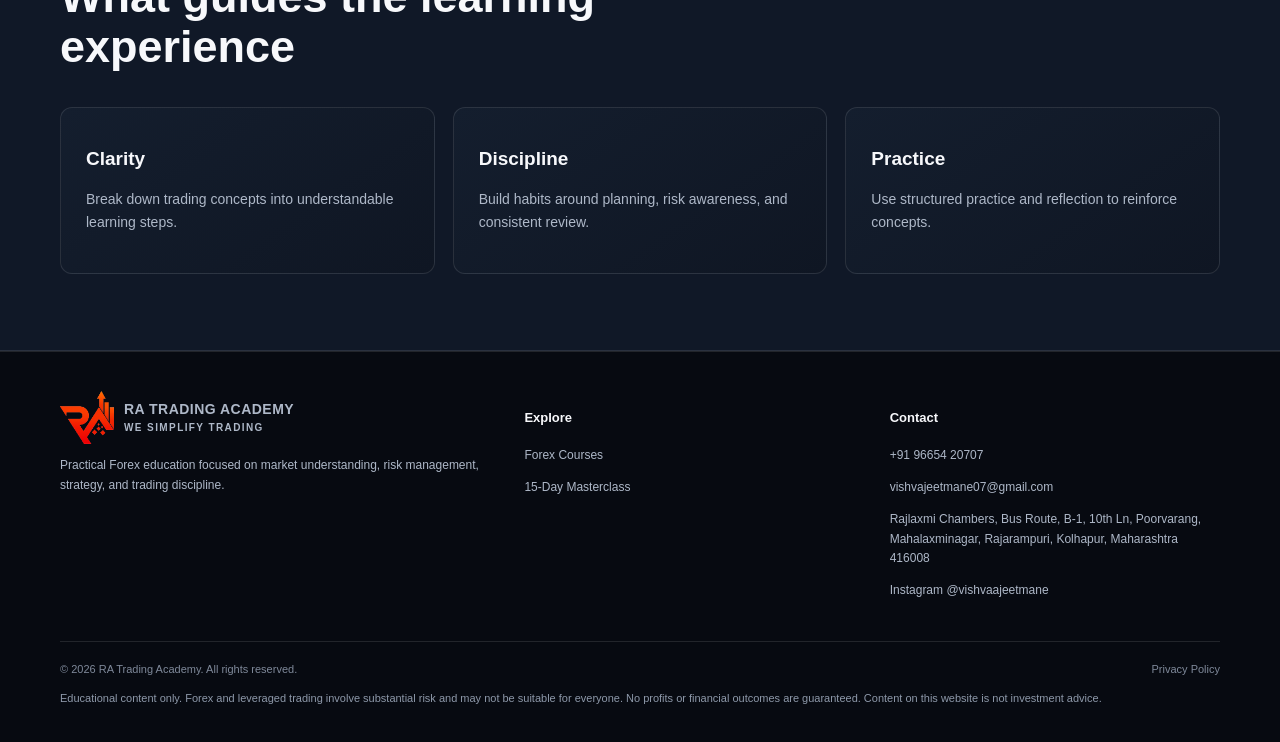
==== commit 338d27ea: "Add files via upload" ====
--- a/about.html
+++ b/about.html
@@ -10,16 +10,16 @@
 <a class="brand" href="index.html"><img src="assets/ra-logo.png" alt="RA Trading Academy logo"><span>RA TRADING ACADEMY<small>WE SIMPLIFY TRADING</small></span></a>
 <button class="menu-btn" aria-label="Open navigation" aria-expanded="false">☰</button>
 <nav>
-<a href="index.html">Home</a><a href="about.html">About</a><a href="courses.html">Courses</a><a href="beginner-course.html">Beginner</a><a href="advanced-mentorship.html">Mentorship</a><a href="reviews.html">Reviews</a><a href="contact.html">Contact</a>
+<a href="index.html">Home</a><a href="about.html">About</a><a href="courses.html">Courses</a><a href="reviews.html">Reviews</a><a href="contact.html">Contact</a>
 </nav><a class="nav-cta" href="https://wa.me/919665420707?text=Hi%20RA%20Trading%20Academy%2C%20I%27m%20interested%20in%20your%20courses." target="_blank" rel="noopener">Enquire on WhatsApp ↗</a>
 </div></header>
 <main><section class="page-hero"><div class="wrap"><div class="crumb">Home / About</div><div class="eyebrow">About the academy</div><h1>We simplify trading.</h1><p>RA Trading Academy is a Forex trading education class in Kolhapur, offering structured learning for beginners and developing traders. The classes focus on market understanding, practical chart learning, risk awareness, and disciplined decision-making. Learners can also join online, subject to batch availability.</p></div></section>
-<section><div class="wrap split"><div><h2>Education before execution.</h2><p class="muted">Trading knowledge takes time to develop. Our learning approach moves from foundational concepts to chart reading, strategy, risk planning, and deliberate practice.</p><ul class="checklist"><li>Clear, structured learning progression</li><li>Focus on process rather than profit promises</li><li>Emphasis on risk awareness and trading psychology</li><li>Learning support for beginners and developing traders</li></ul></div><img src="assets/15-day-masterclass.jpg" alt="RA Trading Academy 15-day learning roadmap" style="border-radius:12px;max-height:620px;object-fit:cover;object-position:top"></div></section>
-<section class="band"><div class="wrap split"><div><div class="eyebrow">Student feedback</div><h2>Trusted by learners in Kolhapur</h2><p class="muted">A Google reviewer described RA Trading Academy as “the best trading class in Kolhapur,” and appreciated the simple, practical teaching style. Read the original feedback on Google.</p><a class="btn secondary" href="https://share.google/qx6wqi4s95EcHeoCE" target="_blank" rel="noopener">Read Google Reviews ↗</a></div><div class="review-note"><h3>Learn with clarity and discipline</h3><p class="muted">Explore the academy’s 15-day masterclass and connect with the team to learn about current batches.</p><a class="text-link" href="beginner-course.html">View the 15-Day Masterclass →</a></div></div></section>
+<section><div class="wrap split"><div><div class="eyebrow">RA Trading Class · Kolhapur</div><h2>Learn trading with clarity, structure, and discipline.</h2><p class="muted">RA Trading Academy is a trading class based in Kolhapur, offering a 15-day masterclass that takes learners from basic market concepts to advanced topics. The class focuses on making trading concepts easier to understand through structured lessons, practical learning, risk awareness, and disciplined decision-making.</p><ul class="checklist"><li>One complete basics-to-advanced masterclass</li><li>Step-by-step concepts and practical chart learning</li><li>Risk management and trading psychology</li><li>In-person Kolhapur learning and online enquiries</li></ul></div><div class="review-note"><h3>Our learning approach</h3><p class="muted">We believe strong trading foundations are built through understanding, practice, and discipline—not promises of quick profits.</p><a class="btn secondary" href="15-day-masterclass.html">Explore the 15-Day Masterclass →</a></div></div></section>
+<section class="band"><div class="wrap split"><div><div class="eyebrow">Student feedback</div><h2>Trusted by learners in Kolhapur</h2><p class="muted">A Google reviewer described RA Trading Academy as “the best trading class in Kolhapur,” highlighting its simple and practical teaching style. This reflects that reviewer’s experience; visit Google to read the original feedback and other reviews.</p><a class="btn secondary" href="https://share.google/qx6wqi4s95EcHeoCE" target="_blank" rel="noopener">Read Google Reviews ↗</a></div><div class="review-note"><h3>Learn with clarity and discipline</h3><p class="muted">Explore the academy’s 15-day masterclass and connect with the team to learn about current batches.</p><a class="text-link" href="15-day-masterclass.html">View the 15-Day Masterclass →</a></div></div></section>
 <section class="band"><div class="wrap"><div class="section-head"><div class="eyebrow">Our principles</div><h2>What guides the learning experience</h2></div><div class="cards"><div class="card"><h3>Clarity</h3><p>Break down trading concepts into understandable learning steps.</p></div><div class="card"><h3>Discipline</h3><p>Build habits around planning, risk awareness, and consistent review.</p></div><div class="card"><h3>Practice</h3><p>Use structured practice and reflection to reinforce concepts.</p></div></div></div></section></main>
 <footer><div class="wrap"><div class="footer-grid">
 <div><a class="brand" href="index.html"><img src="assets/ra-logo.png" alt=""><span>RA TRADING ACADEMY<small>WE SIMPLIFY TRADING</small></span></a><p>Practical Forex education focused on market understanding, risk management, strategy, and trading discipline.</p></div>
-<div><h4>Explore</h4><p><a href="courses.html">Forex Courses</a></p><p><a href="beginner-course.html">15-Day Masterclass</a></p><p><a href="advanced-mentorship.html">Advanced Mentorship</a></p></div>
+<div><h4>Explore</h4><p><a href="courses.html">Forex Courses</a></p><p><a href="15-day-masterclass.html">15-Day Masterclass</a></p></div>
 <div><h4>Contact</h4><p><a href="tel:+919665420707">+91 96654 20707</a></p><p><a href="mailto:vishvajeetmane07@gmail.com">vishvajeetmane07@gmail.com</a></p><p>Rajlaxmi Chambers, Bus Route, B-1, 10th Ln, Poorvarang, Mahalaxminagar, Rajarampuri, Kolhapur, Maharashtra 416008</p><p><a href="https://www.instagram.com/vishvaajeetmane/" target="_blank" rel="noopener">Instagram @vishvaajeetmane</a></p></div>
 </div><div class="copyright"><span>© 2026 RA Trading Academy. All rights reserved.</span><a href="privacy.html">Privacy Policy</a></div>
 <p class="disclaimer">Educational content only. Forex and leveraged trading involve substantial risk and may not be suitable for everyone. No profits or financial outcomes are guaranteed. Content on this website is not investment advice.</p>
